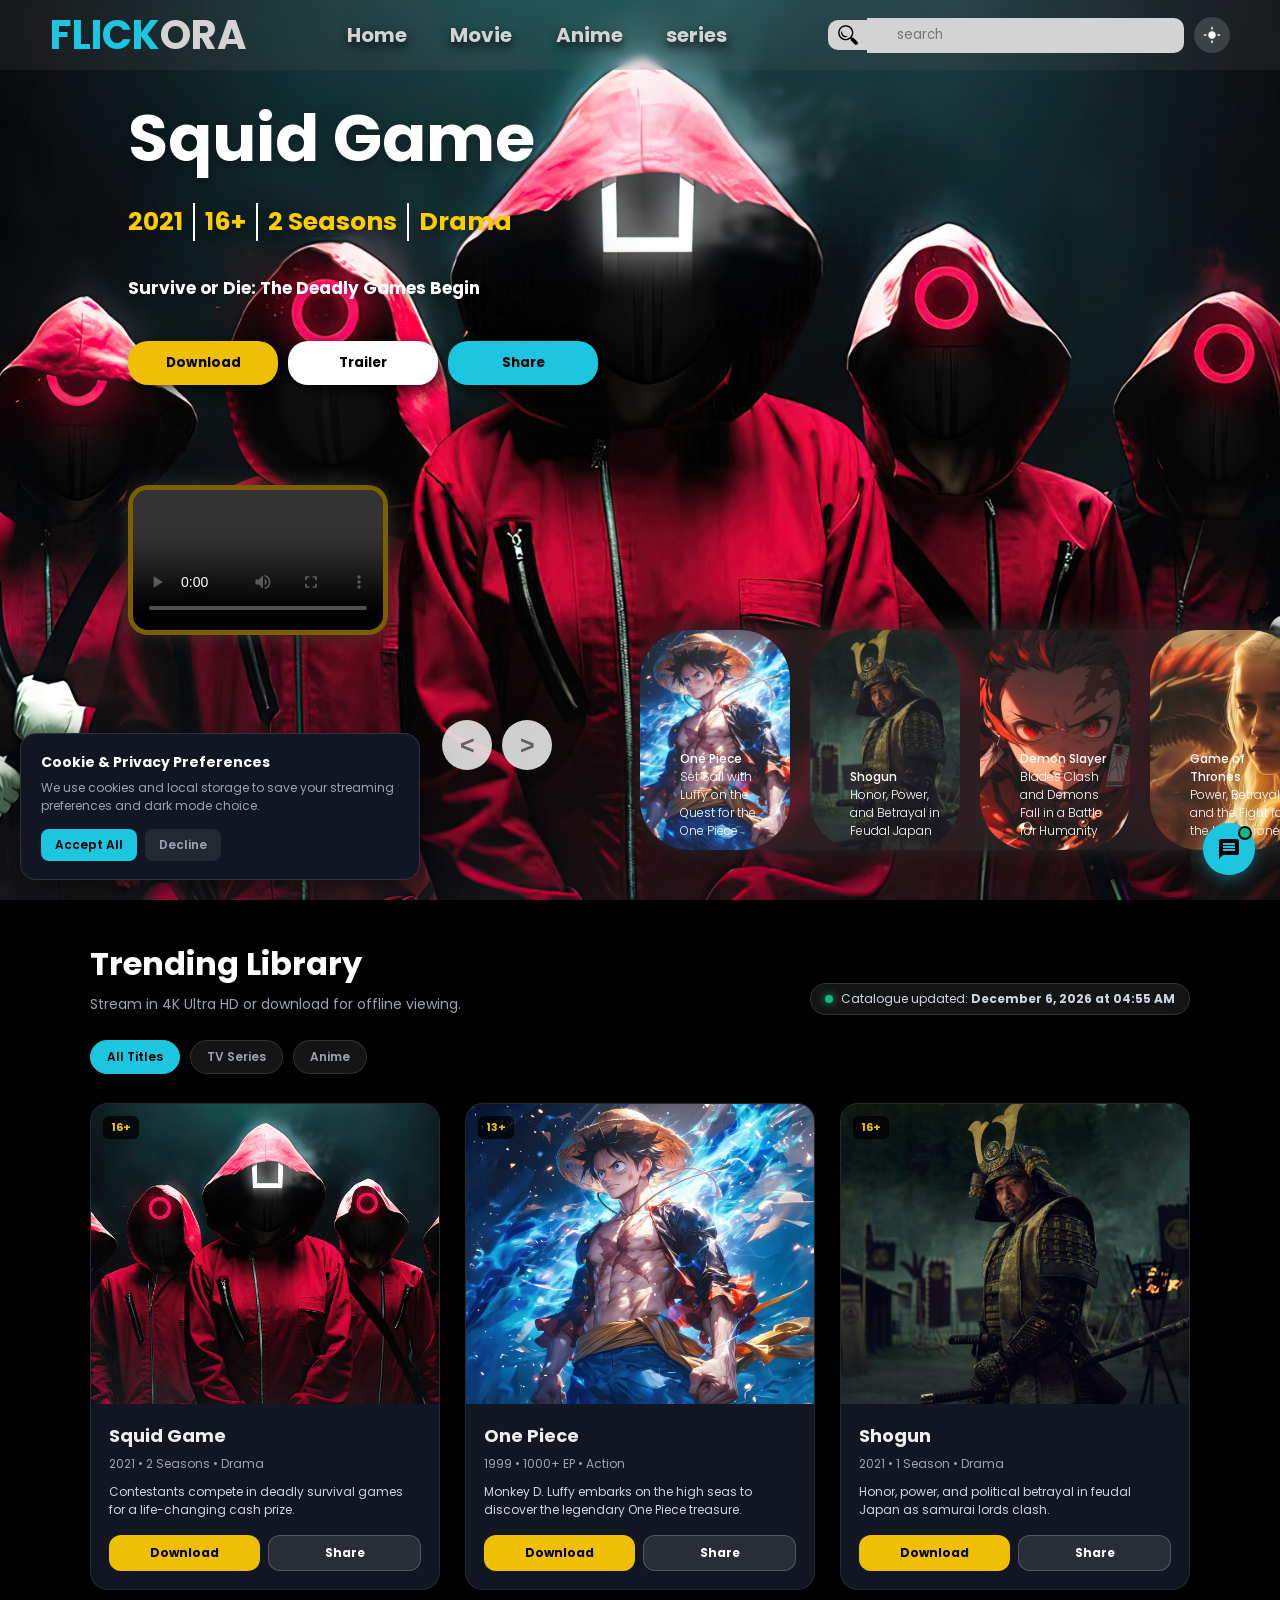
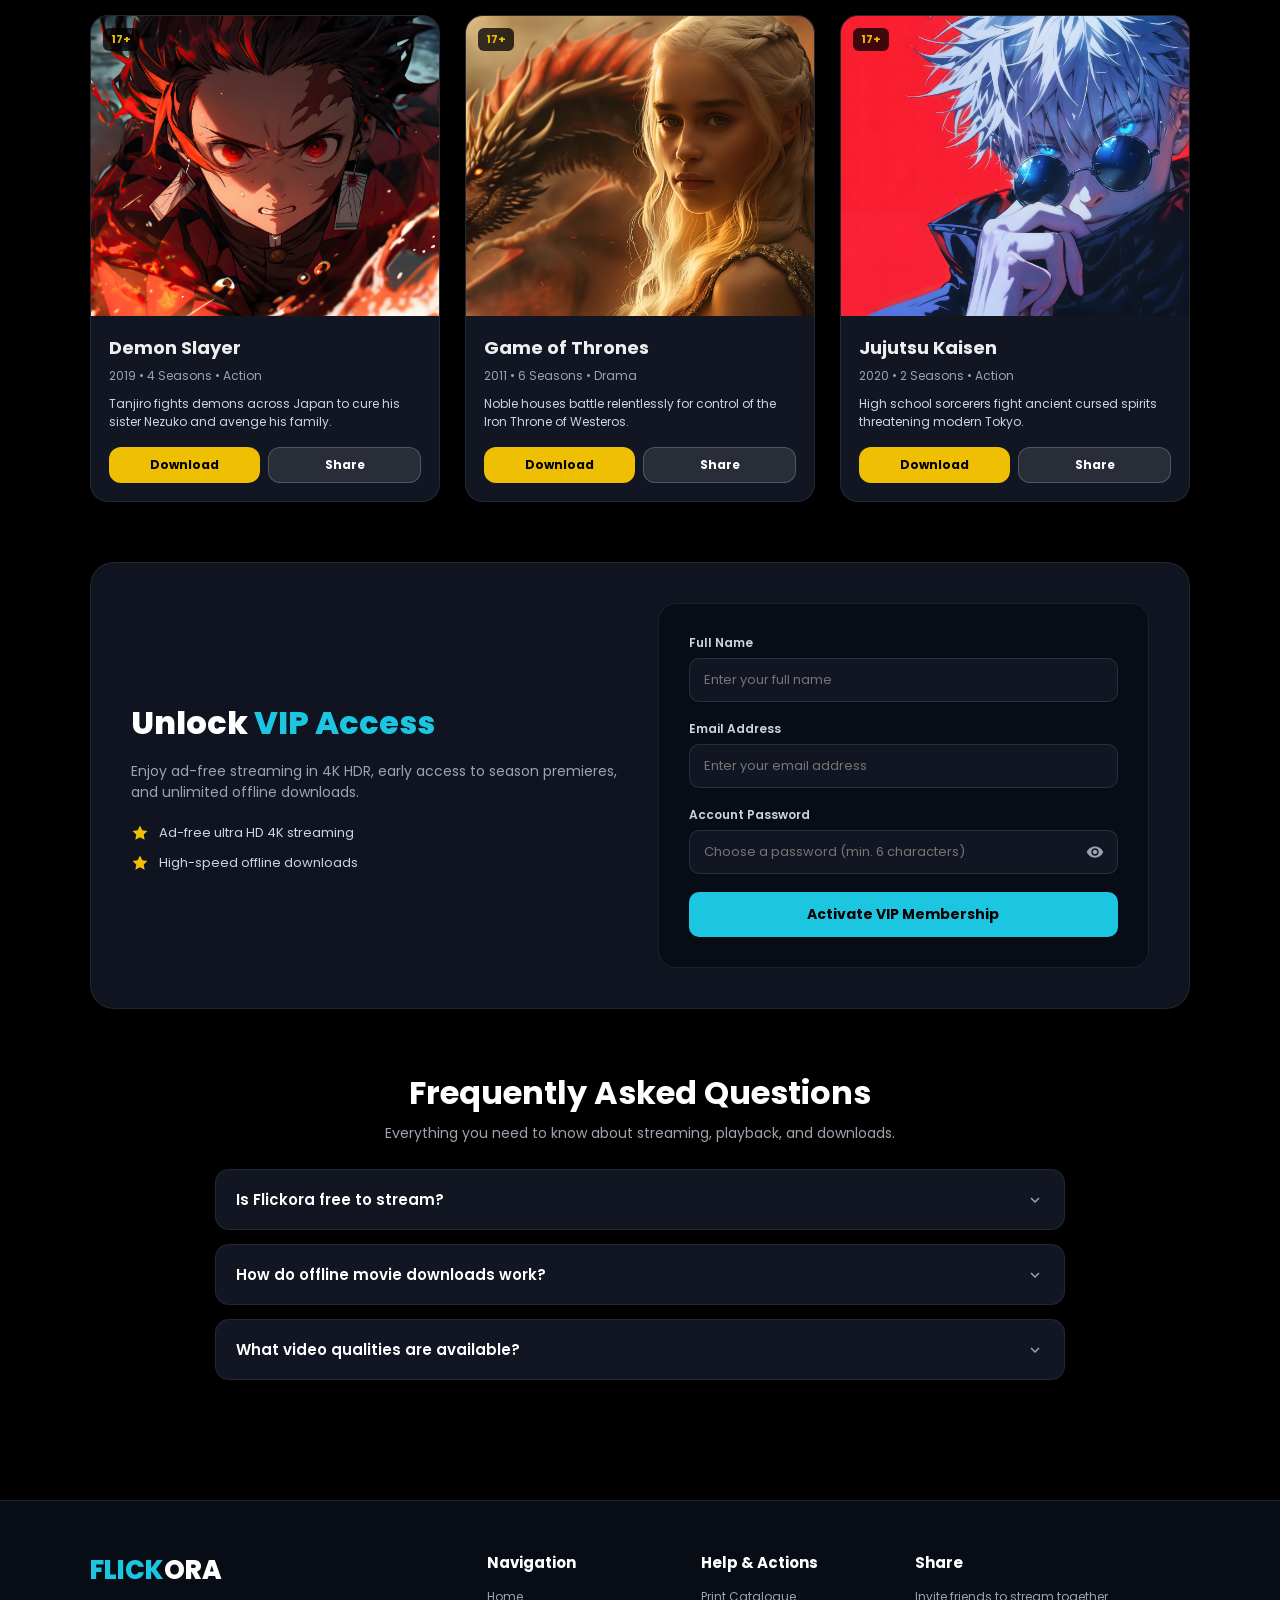
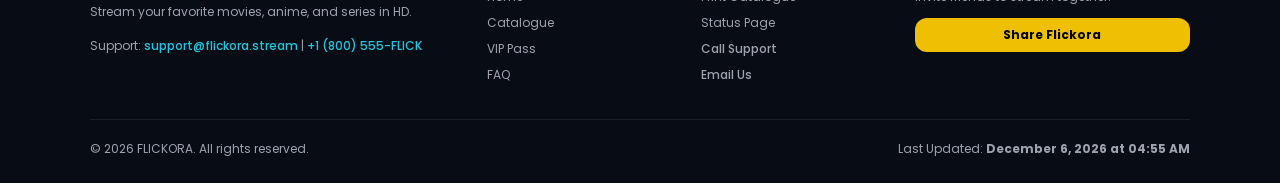
==== index.html @ 2c3b8fb5 "docs(html): annotate primary footer link columns and sitemap structure" ====
<!DOCTYPE html>
<html lang="en">

<head>
    <meta charset="UTF-8">
    <meta name="viewport" content="width=device-width, initial-scale=1.0, maximum-scale=5.0">
    <title>Flickora - Stream Movies, Anime &amp; TV Series in HD</title>
    <meta name="description" content="Stream the latest blockbuster movies, trending anime series, and exclusive TV shows on Flickora in 4K Ultra HD. Download for offline viewing anytime.">
    <meta property="og:title" content="Flickora - Stream Movies, Anime &amp; TV Series in HD">
    <meta property="og:description" content="Watch Squid Game, One Piece, Shogun, Demon Slayer, Game of Thrones, and Jujutsu Kaisen on Flickora.">
    <meta property="og:image" content="image/1.png">
    <meta property="og:type" content="website">
    <link rel="icon" type="image/svg+xml" href="favicon.svg">
    <link rel="stylesheet" href="style.css">
</head>

<body>
    <!-- Skip to content -->
    <a href="#main-content" class="skip-to-content">Skip to content</a>

    <!-- Scroll progress bar -->
    <div id="scroll-progress" aria-hidden="true"></div>

    <!-- Print stylesheet: Print header -->
    <div class="print-header" aria-hidden="true">
        <h1>FLICKORA</h1>
        <p>Premium Streaming Catalogue &amp; Entertainment Guide</p>
    </div>

    <!-- Sticky Header & Clickable Logo -->
    <header data-aos="fade-down" data-aos-duration="2000">
        <h1><a href="#home" class="logo-link"><span style="color: #1cc6e0;">FLICK</span>ORA</a></h1>
        <nav>
            <a href="#home">Home</a>
            <a href="#catalogue" data-nav-filter="all">Movie</a>
            <a href="#catalogue" data-nav-filter="anime">Anime</a>
            <a href="#catalogue" data-nav-filter="series">series</a>
        </nav>

        <div class="search-box">
            <img src="image/search.png" alt="search-icon">
            <input type="text" name="Search" placeholder="search" class="site-search-input" aria-label="Search titles">
            <button type="button" class="search-clear-btn" aria-label="Clear search">&times;</button>
            <div id="search-dropdown" class="search-results-dropdown" role="listbox"></div>

            <button type="button" class="theme-toggle-btn" aria-label="Toggle dark mode" title="Toggle theme">
                <svg class="sun-icon" viewBox="0 0 24 24"><path d="M12 7c-2.76 0-5 2.24-5 5s2.24 5 5 5 5-2.24 5-5-2.24-5-5-5zM2 13h2c.55 0 1-.45 1-1s-.45-1-1-1H2c-.55 0-1 .45-1 1s.45 1 1 1zm18 0h2c.55 0 1-.45 1-1s-.45-1-1-1h-2c-.55 0-1 .45-1 1s.45 1 1 1zM11 2v2c0 .55.45 1 1 1s1-.45 1-1V2c0-.55-.45-1-1-1s-1 .45-1 1zm0 18v2c0 .55.45 1 1 1s1-.45 1-1v-2c0-.55-.45-1-1-1s-1 .45-1 1z"/></svg>
                <svg class="moon-icon" viewBox="0 0 24 24"><path d="M12.3 2a10 10 0 0 0-.19 14 9.92 9.92 0 0 0 7.9 3.11 1 1 0 0 0 .8-1.58 10 10 0 1 1-8.51-15.53z"/></svg>
            </button>

            <button type="button" id="mobile-menu-btn" class="mobile-menu-btn" aria-label="Toggle mobile menu" aria-expanded="false">
                <span></span>
                <span></span>
                <span></span>
            </button>
        </div>
    </header>

    <!-- Mobile Menu Drawer & Backdrop -->
    <div id="mobile-backdrop" class="mobile-drawer-backdrop" aria-hidden="true"></div>
    <div id="mobile-drawer" class="mobile-drawer" aria-label="Mobile Navigation">
        <nav>
            <a href="#home">Home</a>
            <a href="#catalogue" data-nav-filter="all">Movie</a>
            <a href="#catalogue" data-nav-filter="anime">Anime</a>
            <a href="#catalogue" data-nav-filter="series">Series</a>
            <a href="#vip">VIP Pass</a>
            <a href="#faq">FAQ</a>
            <a href="#contact">Contact Support</a>
        </nav>
        <div style="margin-top: 25px; font-size: 11px; color: #888;">
            <p>Support: <a href="tel:+18005553542" class="phone-link">+1 (800) 555-FLICK</a></p>
        </div>
    </div>

    <!-- ORIGINAL HERO CAROUSEL -->
    <div class="carousel" id="home">
        <div class="list">
            <!-- 1. Squid Game -->
            <div class="item">
                <img src="image/1.png" alt="Squid Game">
                <div class="content">
                    <h1>Squid Game</h1>
                    <div class="details">
                        <p>2021</p>
                        <p>16+</p>
                        <p>2 Seasons</p>
                        <p>Drama</p>
                    </div>
                    <h4>Survive or Die: The Deadly Games Begin</h4>

                    <div class="buttons">
                        <button class="download-btn" data-title="Squid Game">Download</button>
                        <button class="trailer-btn">Trailer</button>
                        <button class="copy-btn" data-copy-url="https://flickora.stream/title/squid-game">Share</button>
                    </div>
                    <div class="vid-box">
                        <video src="video/squid game.mp4" type="video/mp4" controls class="vid-trailer"></video>
                    </div>
                </div>
            </div>

            <!-- 2. One Piece -->
            <div class="item">
                <img src="image/2.png" alt="One Piece">
                <div class="content">
                    <h1>One Piece</h1>
                    <div class="details">
                        <p>1999</p>
                        <p>13+</p>
                        <p>1000+ EP</p>
                        <p>Action</p>
                    </div>
                    <h4>Set Sail with Luffy on the Quest for the One Piece</h4>

                    <div class="buttons">
                        <button class="download-btn" data-title="One Piece">Download</button>
                        <button class="trailer-btn">Trailer</button>
                        <button class="copy-btn" data-copy-url="https://flickora.stream/title/one-piece">Share</button>
                    </div>
                    <div class="vid-box">
                        <video controls id="vid" class="vid-trailer" src="video/one_piece.mp4" type="video/mp4"></video>
                    </div>
                </div>
            </div>

            <!-- 3. Shogun -->
            <div class="item">
                <img src="image/3.png" alt="Shogun">
                <div class="content">
                    <h1>Shogun</h1>
                    <div class="details">
                        <p>2021</p>
                        <p>16+</p>
                        <p>1 Season</p>
                        <p>Drama</p>
                    </div>
                    <h4>Honor, Power, and Betrayal in Feudal Japan</h4>

                    <div class="buttons">
                        <button class="download-btn" data-title="Shogun">Download</button>
                        <button class="trailer-btn">Trailer</button>
                        <button class="copy-btn" data-copy-url="https://flickora.stream/title/shogun">Share</button>
                    </div>
                    <div class="vid-box">
                        <video controls id="vid-shogun" class="vid-trailer" src="video/shogun.mp4" type="video/mp4"></video>
                    </div>
                </div>
            </div>

            <!-- 4. Demon Slayer -->
            <div class="item">
                <img src="image/4.png" alt="Demon Slayer">
                <div class="content">
                    <h1>Demon Slayer</h1>
                    <div class="details">
                        <p>2019</p>
                        <p>17+</p>
                        <p>4 Seasons</p>
                        <p>Action</p>
                    </div>
                    <h4>Blades Clash and Demons Fail in a Battle for Humanity</h4>

                    <div class="buttons">
                        <button class="download-btn" data-title="Demon Slayer">Download</button>
                        <button class="trailer-btn">Trailer</button>
                        <button class="copy-btn" data-copy-url="https://flickora.stream/title/demon-slayer">Share</button>
                    </div>
                    <div class="vid-box">
                        <video controls id="vid-demon" class="vid-trailer" src="video/Demon slayer.mp4" type="video/mp4"></video>
                    </div>
                </div>
            </div>

            <!-- 5. Game of Thrones -->
            <div class="item">
                <img src="image/5.png" alt="Game of Thrones">
                <div class="content">
                    <h1>Game of Thrones</h1>
                    <div class="details">
                        <p>2011</p>
                        <p>17+</p>
                        <p>6 Seasons</p>
                        <p>Drama</p>
                    </div>
                    <h4>Power, Betrayal, and the Fight for the Iron Throne</h4>

                    <div class="buttons">
                        <button class="download-btn" data-title="Game of Thrones">Download</button>
                        <button class="trailer-btn">Trailer</button>
                        <button class="copy-btn" data-copy-url="https://flickora.stream/title/game-of-thrones">Share</button>
                    </div>
                    <div class="vid-box">
                        <video controls id="vid-got" class="vid-trailer" src="video/game of thrones.mp4" type="video/mp4"></video>
                    </div>
                </div>
            </div>

            <!-- 6. Jujutsu Kaisen -->
            <div class="item">
                <img src="image/6.png" alt="Jujutsu Kaisen">
                <div class="content">
                    <h1>Jujutsu Kaisen</h1>
                    <div class="details">
                        <p>2020</p>
                        <p>17+</p>
                        <p>2 Seasons</p>
                        <p>Action</p>
                    </div>
                    <h4>Curses Rise, Sorcerers Fight, and Destiny Unfolds</h4>

                    <div class="buttons">
                        <button class="download-btn" data-title="Jujutsu Kaisen">Download</button>
                        <button class="trailer-btn">Trailer</button>
                        <button class="copy-btn" data-copy-url="https://flickora.stream/title/jujutsu-kaisen">Share</button>
                    </div>
                    <div class="vid-box">
                        <video controls id="vid-jjk" class="vid-trailer" src="video/jujutsu kaisen.mp4" type="video/mp4"></video>
                    </div>
                </div>
            </div>
        </div>

        <div class="thumbnail">
            <div class="item">
                <img src="image/1.png" alt="Squid Game thumbnail">
                <div class="thum-content">
                    <div class="title">Squid Game</div>
                    <div class="description">Survive or Die: The Deadly Games Begin</div>
                </div>
            </div>
            <div class="item">
                <img src="image/2.png" alt="One Piece thumbnail">
                <div class="thum-content">
                    <div class="title">One Piece</div>
                    <div class="description">Set Sail with Luffy on the Quest for the One Piece</div>
                </div>
            </div>
            <div class="item">
                <img src="image/3.png" alt="Shogun thumbnail">
                <div class="thum-content">
                    <div class="title">Shogun</div>
                    <div class="description">Honor, Power, and Betrayal in Feudal Japan</div>
                </div>
            </div>
            <div class="item">
                <img src="image/4.png" alt="Demon Slayer thumbnail">
                <div class="thum-content">
                    <div class="title">Demon Slayer</div>
                    <div class="description">Blades Clash and Demons Fall in a Battle for Humanity</div>
                </div>
            </div>
            <div class="item">
                <img src="image/5.png" alt="Game of Thrones thumbnail">
                <div class="thum-content">
                    <div class="title">Game of Thrones</div>
                    <div class="description">Power, Betrayal, and the Fight for the Iron Throne</div>
                </div>
            </div>
            <div class="item">
                <img src="image/6.png" alt="Jujutsu Kaisen thumbnail">
                <div class="thum-content">
                    <div class="title">Jujutsu Kaisen</div>
                    <div class="description">Curses Rise, Sorcerers Fight, and Destiny Unfolds</div>
                </div>
            </div>
        </div>

        <div class="arrows">
            <button id="prev" aria-label="Previous slide">&lt;</button>
            <button id="next" aria-label="Next slide">&gt;</button>
        </div>

        <div class="time"></div>
    </div>

    <!-- MAIN CONTENT AREA -->
    <main id="main-content">
        <div class="container">
            <!-- UTM Tracking Campaign Banner -->
            <div id="utm-banner" class="utm-banner">
                <div>
                    <span>🚀 <strong>Special Promotion:</strong> Welcome! Your VIP promotion is active: <span id="utm-campaign-name">VIP Stream Pass</span>.</span>
                </div>
                <button type="button" id="utm-close-btn" class="utm-close-btn" aria-label="Close banner">&times;</button>
            </div>

            <!-- Full Library / Catalogue Section -->
            <section id="catalogue" class="catalogue-section">
                <div class="section-header">
                    <div class="section-title-wrap">
                        <h2>Trending Library</h2>
                        <p>Stream in 4K Ultra HD or download for offline viewing.</p>
                    </div>

                    <div class="last-updated-badge">
                        <span class="pulse-dot"></span>
                        <span>Catalogue updated: <strong id="last-updated-date">Today</strong></span>
                    </div>
                </div>

                <div class="filter-tabs">
                    <button class="filter-btn active" data-filter="all">All Titles</button>
                    <button class="filter-btn" data-filter="series">TV Series</button>
                    <button class="filter-btn" data-filter="anime">Anime</button>
                </div>

                <div class="catalogue-grid">
                    <div class="media-card" data-category="series">
                        <div class="card-img-wrap">
                            <img src="image/1.png" alt="Squid Game">
                            <span class="card-badge">16+</span>
                        </div>
                        <div class="card-content">
                            <h3>Squid Game</h3>
                            <div class="card-meta">2021 • 2 Seasons • Drama</div>
                            <p class="card-desc">Contestants compete in deadly survival games for a life-changing cash prize.</p>
                            <div class="card-actions">
                                <button class="card-btn primary card-download-btn" data-title="Squid Game">Download</button>
                                <button class="card-btn secondary copy-link-btn" data-copy-url="https://flickora.stream/title/squid-game">Share</button>
                            </div>
                        </div>
                    </div>

                    <div class="media-card" data-category="anime">
                        <div class="card-img-wrap">
                            <img src="image/2.png" alt="One Piece">
                            <span class="card-badge">13+</span>
                        </div>
                        <div class="card-content">
                            <h3>One Piece</h3>
                            <div class="card-meta">1999 • 1000+ EP • Action</div>
                            <p class="card-desc">Monkey D. Luffy embarks on the high seas to discover the legendary One Piece treasure.</p>
                            <div class="card-actions">
                                <button class="card-btn primary card-download-btn" data-title="One Piece">Download</button>
                                <button class="card-btn secondary copy-link-btn" data-copy-url="https://flickora.stream/title/one-piece">Share</button>
                            </div>
                        </div>
                    </div>

                    <div class="media-card" data-category="series">
                        <div class="card-img-wrap">
                            <img src="image/3.png" alt="Shogun">
                            <span class="card-badge">16+</span>
                        </div>
                        <div class="card-content">
                            <h3>Shogun</h3>
                            <div class="card-meta">2021 • 1 Season • Drama</div>
                            <p class="card-desc">Honor, power, and political betrayal in feudal Japan as samurai lords clash.</p>
                            <div class="card-actions">
                                <button class="card-btn primary card-download-btn" data-title="Shogun">Download</button>
                                <button class="card-btn secondary copy-link-btn" data-copy-url="https://flickora.stream/title/shogun">Share</button>
                            </div>
                        </div>
                    </div>

                    <div class="media-card" data-category="anime">
                        <div class="card-img-wrap">
                            <img src="image/4.png" alt="Demon Slayer">
                            <span class="card-badge">17+</span>
                        </div>
                        <div class="card-content">
                            <h3>Demon Slayer</h3>
                            <div class="card-meta">2019 • 4 Seasons • Action</div>
                            <p class="card-desc">Tanjiro fights demons across Japan to cure his sister Nezuko and avenge his family.</p>
                            <div class="card-actions">
                                <button class="card-btn primary card-download-btn" data-title="Demon Slayer">Download</button>
                                <button class="card-btn secondary copy-link-btn" data-copy-url="https://flickora.stream/title/demon-slayer">Share</button>
                            </div>
                        </div>
                    </div>

                    <div class="media-card" data-category="series">
                        <div class="card-img-wrap">
                            <img src="image/5.png" alt="Game of Thrones">
                            <span class="card-badge">17+</span>
                        </div>
                        <div class="card-content">
                            <h3>Game of Thrones</h3>
                            <div class="card-meta">2011 • 6 Seasons • Drama</div>
                            <p class="card-desc">Noble houses battle relentlessly for control of the Iron Throne of Westeros.</p>
                            <div class="card-actions">
                                <button class="card-btn primary card-download-btn" data-title="Game of Thrones">Download</button>
                                <button class="card-btn secondary copy-link-btn" data-copy-url="https://flickora.stream/title/game-of-thrones">Share</button>
                            </div>
                        </div>
                    </div>

                    <div class="media-card" data-category="anime">
                        <div class="card-img-wrap">
                            <img src="image/6.png" alt="Jujutsu Kaisen">
                            <span class="card-badge">17+</span>
                        </div>
                        <div class="card-content">
                            <h3>Jujutsu Kaisen</h3>
                            <div class="card-meta">2020 • 2 Seasons • Action</div>
                            <p class="card-desc">High school sorcerers fight ancient cursed spirits threatening modern Tokyo.</p>
                            <div class="card-actions">
                                <button class="card-btn primary card-download-btn" data-title="Jujutsu Kaisen">Download</button>
                                <button class="card-btn secondary copy-link-btn" data-copy-url="https://flickora.stream/title/jujutsu-kaisen">Share</button>
                            </div>
                        </div>
                    </div>
                </div>
            </section>

            <!-- VIP Membership Form Section -->
            <section id="vip" class="vip-section">
                <div class="vip-grid">
                    <div class="vip-intro">
                        <h2>Unlock <span>VIP Access</span></h2>
                        <p>Enjoy ad-free streaming in 4K HDR, early access to season premieres, and unlimited offline downloads.</p>
                        <ul class="vip-perks">
                            <li>
                                <svg viewBox="0 0 24 24"><path d="M12 2l3.09 6.26L22 9.27l-5 4.87 1.18 6.88L12 17.77l-6.18 3.25L7 14.14 2 9.27l6.91-1.01L12 2z"/></svg>
                                <span>Ad-free ultra HD 4K streaming</span>
                            </li>
                            <li>
                                <svg viewBox="0 0 24 24"><path d="M12 2l3.09 6.26L22 9.27l-5 4.87 1.18 6.88L12 17.77l-6.18 3.25L7 14.14 2 9.27l6.91-1.01L12 2z"/></svg>
                                <span>High-speed offline downloads</span>
                            </li>
                        </ul>
                    </div>

                    <div class="vip-form-box">
                        <form id="vip-form" novalidate>
                            <input type="hidden" name="utm_source" value="">
                            <input type="hidden" name="utm_medium" value="">
                            <input type="hidden" name="utm_campaign" value="">

                            <div class="form-group">
                                <label for="vip-name">Full Name</label>
                                <div class="form-control-wrap">
                                    <input type="text" id="vip-name" name="name" class="form-input" placeholder="Enter your full name" required>
                                </div>
                                <span class="form-error-msg">Please enter your full name</span>
                            </div>

                            <div class="form-group">
                                <label for="vip-email">Email Address</label>
                                <div class="form-control-wrap">
                                    <input type="email" id="vip-email" name="email" class="form-input" placeholder="Enter your email address" required>
                                </div>
                                <span class="form-error-msg">Please enter a valid email address</span>
                            </div>

                            <div class="form-group">
                                <label for="vip-password">Account Password</label>
                                <div class="form-control-wrap">
                                    <input type="password" id="vip-password" name="password" class="form-input" placeholder="Choose a password (min. 6 characters)" required>
                                    <button type="button" class="password-toggle-btn" aria-label="Toggle password visibility">
                                        <svg class="eye-icon" viewBox="0 0 24 24">
                                            <path d="M12 4.5C7 4.5 2.73 7.61 1 12c1.73 4.39 6 7.5 11 7.5s9.27-3.11 11-7.5c-1.73-4.39-6-7.5-11-7.5zM12 17c-2.76 0-5-2.24-5-5s2.24-5 5-5 5 2.24 5 5-2.24 5-5 5zm0-8c-1.66 0-3 1.34-3 3s1.34 3 3 3 3-1.34 3-3-1.34-3-3-3z"/>
                                        </svg>
                                        <svg class="eye-off-icon" viewBox="0 0 24 24" style="display: none;">
                                            <path d="M12 7c2.76 0 5 2.24 5 5 0 .65-.13 1.26-.36 1.83l2.92 2.92c1.51-1.26 2.7-2.89 3.44-4.75-1.73-4.39-6-7.5-11-7.5-1.4 0-2.74.25-3.98.7l2.16 2.16C10.74 7.13 11.35 7 12 7zM2 4.27l2.28 2.28.46.46C3.08 8.3 1.78 10.02 1 12c1.73 4.39 6 7.5 11 7.5 1.55 0 3.03-.3 4.38-.84l.42.42L19.73 22 21 20.73 3.27 3 2 4.27zM7.53 9.8l1.55 1.55c-.05.21-.08.43-.08.65 0 1.66 1.34 3 3 3 .22 0 .44-.03.65-.08l1.55 1.55c-.67.33-1.41.53-2.2.53-2.76 0-5-2.24-5-5 0-.79.2-1.53.53-2.2zm4.31-.78l3.15 3.15.02-.16c0-1.66-1.34-3-3-3l-.17.01z"/>
                                        </svg>
                                    </button>
                                </div>
                                <span class="form-error-msg">Password must be at least 6 characters</span>
                            </div>

                            <button type="submit" class="submit-btn">
                                <span class="spinner" aria-hidden="true"></span>
                                <span>Activate VIP Membership</span>
                            </button>
                        </form>

                        <div id="form-success-card" class="form-success-card" role="status" aria-live="polite">
                            <div class="success-icon-wrap">
                                <svg viewBox="0 0 24 24"><path d="M9 16.17L4.83 12l-1.42 1.41L9 19 21 7l-1.41-1.41z"/></svg>
                            </div>
                            <h3>VIP Access Activated!</h3>
                            <p>Welcome aboard, <strong id="success-user-name">Friend</strong>! Your complimentary 30-day VIP pass is active.</p>
                            <button type="button" id="reset-form-btn" class="card-btn primary" style="margin: 0 auto; display: block;">Sign Up Another Account</button>
                        </div>
                    </div>
                </div>
            </section>

            <!-- Expandable FAQ Section -->
            <section id="faq" class="faq-section">
                <div class="section-title-wrap" style="text-align: center; margin-bottom: 25px;">
                    <h2>Frequently Asked Questions</h2>
                    <p>Everything you need to know about streaming, playback, and downloads.</p>
                </div>

                <div class="faq-list">
                    <div class="faq-item">
                        <button class="faq-question" aria-expanded="false" aria-controls="faq-ans-1">
                            <span>Is Flickora free to stream?</span>
                            <svg class="faq-chevron" viewBox="0 0 24 24"><path d="M7.41 8.59L12 13.17l4.59-4.58L18 10l-6 6-6-6 1.41-1.41z"/></svg>
                        </button>
                        <div id="faq-ans-1" class="faq-answer">
                            <p>Yes, Flickora provides free streaming for all standard catalog titles with adaptive resolution.</p>
                        </div>
                    </div>

                    <div class="faq-item">
                        <button class="faq-question" aria-expanded="false" aria-controls="faq-ans-2">
                            <span>How do offline movie downloads work?</span>
                            <svg class="faq-chevron" viewBox="0 0 24 24"><path d="M7.41 8.59L12 13.17l4.59-4.58L18 10l-6 6-6-6 1.41-1.41z"/></svg>
                        </button>
                        <div id="faq-ans-2" class="faq-answer">
                            <p>Click any Download button to open a confirmation dialog, then save the MP4 video directly to your device for offline viewing without buffering.</p>
                        </div>
                    </div>

                    <div class="faq-item">
                        <button class="faq-question" aria-expanded="false" aria-controls="faq-ans-3">
                            <span>What video qualities are available?</span>
                            <svg class="faq-chevron" viewBox="0 0 24 24"><path d="M7.41 8.59L12 13.17l4.59-4.58L18 10l-6 6-6-6 1.41-1.41z"/></svg>
                        </button>
                        <div id="faq-ans-3" class="faq-answer">
                            <p>Titles are available from 720p HD up to 4K Ultra HD with multiple subtitle and audio language options.</p>
                        </div>
                    </div>
                </div>
            </section>
        </div>
    </main>

    <!-- FOOTER -->
    <footer id="contact">
        <div class="container">
            <div class="footer-grid">
                <div class="footer-brand">
                    <h2><a href="#home" class="logo-link"><span style="color: #1cc6e0;">FLICK</span>ORA</a></h2>
                    <p>Stream your favorite movies, anime, and series in HD.</p>
                    <p>Support: <a href="mailto:support@flickora.stream" class="email-link">support@flickora.stream</a> | <a href="tel:+18005553542" class="phone-link">+1 (800) 555-FLICK</a></p>
                </div>
                <div class="footer-links">
                    <h4>Navigation</h4>
                    <ul>
                        <li><a href="#home">Home</a></li>
                        <li><a href="#catalogue">Catalogue</a></li>
                        <li><a href="#vip">VIP Pass</a></li>
                        <li><a href="#faq">FAQ</a></li>
                    </ul>
                </div>
                <div class="footer-links">
                    <h4>Help &amp; Actions</h4>
                    <ul>
                        <li><a href="javascript:window.print()">Print Catalogue</a></li>
                        <li><a href="404.html">Status Page</a></li>
                        <li><a href="tel:+18005553542" class="phone-link">Call Support</a></li>
                        <li><a href="mailto:support@flickora.stream" class="email-link">Email Us</a></li>
                    </ul>
                </div>
                <div class="footer-links">
                    <h4>Share</h4>
                    <p>Invite friends to stream together.</p>
                    <button class="card-btn primary copy-link-btn" data-copy-url="https://flickora.stream" style="width: 100%;">
                        Share Flickora
                    </button>
                </div>
            </div>

            <div class="footer-bottom">
                <div>&copy; <span class="copyright-year">2026</span> FLICKORA. All rights reserved.</div>
                <div>Last Updated: <strong id="footer-last-updated">Today</strong></div>
            </div>
        </div>
    </footer>

    <!-- Confirmation Modal -->
    <div id="confirmation-modal" class="modal-backdrop" role="dialog" aria-modal="true" aria-labelledby="modal-title" aria-describedby="modal-desc" aria-hidden="true">
        <div class="modal-card">
            <div class="modal-header">
                <h3 id="modal-title">Confirm Download</h3>
                <button type="button" class="modal-close-btn modal-close-trigger" aria-label="Close dialog">&times;</button>
            </div>
            <div class="modal-body" id="modal-desc">
                Are you sure you want to download this title?
            </div>
            <div class="modal-actions">
                <button type="button" class="btn-modal cancel modal-close-trigger">Cancel</button>
                <button type="button" id="modal-confirm-btn" class="btn-modal confirm">Confirm &amp; Download</button>
            </div>
        </div>
    </div>

    <!-- Floating Contact Button & Support Panel -->
    <button id="floating-contact-btn" class="floating-contact-btn" aria-label="Open support contact chat" title="Chat with Flickora Support">
        <span class="contact-status-dot" title="Live support online"></span>
        <svg viewBox="0 0 24 24"><path d="M20 2H4c-1.1 0-1.99.9-1.99 2L2 22l4-4h14c1.1 0 2-.9 2-2V4c0-1.1-.9-2-2-2zm-2 12H6v-2h12v2zm0-3H6V9h12v2zm0-3H6V6h12v2z"/></svg>
    </button>

    <div id="contact-widget-panel" class="contact-widget-panel" role="region" aria-label="Quick Contact Support">
        <div class="contact-widget-header">
            <h4>💬 Flickora Support</h4>
            <button type="button" id="close-contact-btn" class="modal-close-btn" style="color: #000;" aria-label="Close contact">&times;</button>
        </div>
        <div class="contact-widget-body">
            <p>Send a message, feedback, or title request:</p>
            <form id="quick-contact-form" class="contact-widget-form">
                <textarea placeholder="Type your message, issue, or title request..." required></textarea>
                <button type="submit" class="submit-btn" style="padding: 10px; font-size: 13px;">Send Instant Message</button>
            </form>
            <div style="margin-top: 15px; font-size: 11px; color: #888; text-align: center;">
                Call: <a href="tel:+18005553542" class="phone-link">+1 (800) 555-FLICK</a>
            </div>
        </div>
    </div>

    <!-- Back to top button -->
    <button id="back-to-top-btn" class="back-to-top-btn" aria-label="Scroll to top" title="Back to top">
        <svg viewBox="0 0 24 24"><path d="M7.41 15.41L12 10.83l4.59 4.58L18 14l-6-6-6 6z"/></svg>
    </button>

    <!-- Simple cookie banner -->
    <div id="cookie-banner" class="cookie-banner" role="dialog" aria-label="Cookie consent">
        <div class="cookie-banner-content">
            <h4>Cookie &amp; Privacy Preferences</h4>
            <p>We use cookies and local storage to save your streaming preferences and dark mode choice.</p>
        </div>
        <div class="cookie-banner-actions">
            <button type="button" id="accept-cookies-btn" class="cookie-btn accept">Accept All</button>
            <button type="button" id="decline-cookies-btn" class="cookie-btn decline">Decline</button>
        </div>
    </div>

    <!-- Toast notification -->
    <div id="toast-notification" class="toast-notification" role="status" aria-live="polite">
        <svg viewBox="0 0 24 24"><path d="M9 16.17L4.83 12l-1.42 1.41L9 19 21 7l-1.41-1.41z"/></svg>
        <span class="toast-msg">Link copied to clipboard!</span>
    </div>

    <script src="script.js"></script>
</body>

</html>

<!-- Component: Header and Brand Navigation Anchor -->

<!-- Component: Hero Showcase Section -->

<!-- Component: Trending Movies Media Row -->

<!-- Component: Site Search Modal Dialog -->

<!-- Component: Cookie Consent Dialog -->

<!-- Component: Floating Contact Trigger Button -->

<!-- Component: Back To Top Navigation Trigger -->

<!-- Component: Mobile Drawer Navigation List -->

<!-- Component: Newsletter Subscription Form Section -->

<!-- Component: Confirmation Modal Dialog Template -->

<!-- Component: FAQ Accordion Items -->

<!-- Component: Footer Navigation Columns -->
---- style.css ----
@import url('https://fonts.googleapis.com/css2?family=Poppins:wght@300;400;500;600;700;800&display=swap');

html,
body {
    margin: 0;
    max-width: 100%;
    overflow-x: hidden;
    scroll-behavior: smooth;
}

body {
    background-color: #000;
    color: #eee;
    font-family: Poppins, sans-serif;
    font-size: 12px;
}

header {
    display: flex;
    height: 70px;
    align-items: center;
    justify-content: space-between;
    padding: 0 50px;
    position: sticky;
    top: 0;
    z-index: 1000;
    background-color: rgba(113, 113, 113, 0.139);
    backdrop-filter: blur(5px);
    -webkit-backdrop-filter: blur(5px);
    transition: background-color 0.3s, box-shadow 0.3s;
}

header.scrolled {
    background-color: rgba(0, 0, 0, 0.88);
    box-shadow: 0 4px 20px rgba(0, 0, 0, 0.7);
}

header h1 {
    font-size: 40px;
    color: lightgray;
    margin: 0;
    cursor: pointer;
}

header h1 a {
    text-decoration: none;
    color: inherit;
}

nav {
    display: flex;
    justify-content: space-between;
    width: 400px;
}

nav a {
    text-decoration: none;
    color: lightgray;
    font-size: 20px;
    font-weight: 700;
    padding: 0 10px;
    transition: 0.4s;
    text-shadow: 0 5px 10px #0e1217;
}

nav a:hover {
    color: #ff0040;
}

.search-box {
    display: flex;
    align-items: center;
    position: relative;
}

.search-box img {
    width: 20px;
    background-color: lightgray;
    padding: 5px 10px;
    margin-right: -1px;
    border: none;
    border-top-left-radius: 10px;
    border-bottom-left-radius: 10px;
    display: block;
}

.search-box input {
    padding: 7.5px 30px;
    background-color: lightgray;
    border: none;
    outline: none;
    border-top-right-radius: 10px;
    border-bottom-right-radius: 10px;
    font-family: Poppins, sans-serif;
    color: #000;
}

/* carousel */
.carousel {
    height: 100vh;
    margin-top: -70px;
    width: 100%;
    max-width: 100%;
    overflow: hidden;
    position: relative;
}

.carousel .list .item {
    width: 100%;
    height: 100%;
    position: absolute;
    inset: 0 0 0 0;
}

.carousel .list .item img {
    width: 100%;
    height: 100%;
    object-fit: cover;
}

.carousel .list .item .content {
    position: absolute;
    top: 10%;
    width: 1140px;
    max-width: 80%;
    left: 50%;
    transform: translateX(-50%);
    padding-right: 30%;
    box-sizing: border-box;
    color: #fff;
    text-shadow: 0 5px 10px #0004;
}

.content h1 {
    font-weight: bold;
    font-size: 65px;
    text-wrap: nowrap;
    margin: 0;
}

.details {
    display: flex;
    text-wrap: nowrap;
    margin-bottom: -20px;
}

.details p {
    border-right: 2px solid #ffffff;
    font-weight: bold;
    font-size: 25px;
    color: #ffcc00;
    padding: 0 10px;
    margin: 15px 0;
}

.details p:first-child {
    padding-left: 0;
}

.details p:last-child {
    border-right: none;
}

.content h4 {
    max-width: 400px;
    font-size: 17px;
    line-height: 25px;
    margin: 40px 0;
}

.buttons {
    display: flex;
    align-items: center;
    gap: 10px;
}

.download-btn {
    width: 150px;
    padding: 12px 0;
    font-weight: bold;
    font-family: Poppins, sans-serif;
    border: none;
    background-color: #efbf04;
    color: #000000;
    box-shadow: 5px 5px 15px rgba(0, 0, 0, 0.753);
    border-radius: 20px;
    transition: 0.3s;
    cursor: pointer;
}

.trailer-btn {
    width: 150px;
    padding: 12px 0;
    font-weight: bold;
    font-family: Poppins, sans-serif;
    border-color: white;
    border: none;
    border-radius: 20px;
    background-color: #ffffff;
    color: #000000;
    box-shadow: 5px 5px 15px rgba(0, 0, 0, 0.753);
    transition: 0.3s;
    cursor: pointer;
}

.copy-btn {
    width: 150px;
    padding: 12px 0;
    font-weight: bold;
    font-family: Poppins, sans-serif;
    border: none;
    border-radius: 20px;
    background-color: #1cc6e0;
    color: #000000;
    box-shadow: 5px 5px 15px rgba(0, 0, 0, 0.753);
    transition: 0.3s;
    cursor: pointer;
}

.trailer-btn:hover,
.download-btn:hover,
.copy-btn:hover {
    opacity: 0.7;
    box-shadow: 5px 5px 25px rgba(0, 0, 0, 0.753);
    transform: translateY(-2px);
}

.vid-box {
    border: 5px solid #ca9b009c;
    width: 250px;
    height: 140px;
    border-radius: 20px;
    margin-top: 100px;
    overflow: hidden;
    box-shadow: 0 0 20px rgba(61, 61, 61, 0.733);
    background: #000;
}

.vid-trailer {
    width: 250px;
    height: 140px;
    object-fit: cover;
}

/* thumbail */
.thumbnail {
    position: absolute;
    bottom: 50px;
    left: 50%;
    width: max-content;
    z-index: 100;
    display: flex;
    gap: 20px;
    background-color: rgba(59, 59, 59, 0.4);
    backdrop-filter: blur(10px);
    border-top-left-radius: 50px;
    border-bottom-left-radius: 50px;
    box-shadow: 0 0 25px #282828;
}

.thumbnail .item {
    width: 150px;
    height: 220px;
    flex-shrink: 0;
    position: relative;
    cursor: pointer;
}

.thumbnail .item img {
    width: 100%;
    height: 100%;
    object-fit: cover;
    border-radius: 50px;
    mix-blend-mode: lighten;
}

.thumbnail .item .thum-content {
    color: #fff;
    position: absolute;
    bottom: 10px;
    left: 40px;
    right: 10px;
}

.thumbnail .item .thum-content .title {
    font-weight: 500;
}

.thumbnail .item .thum-content .description {
    font-weight: 300;
}

/* arrows */
.arrows {
    position: absolute;
    top: 80%;
    right: 42%;
    z-index: 100;
    width: 300px;
    max-width: 30%;
    display: flex;
    gap: 10px;
    align-items: center;
}

.arrows button {
    width: 50px;
    height: 50px;
    border-radius: 50%;
    background-color: rgba(238, 238, 238, 0.87);
    border: none;
    color: #00000089;
    font-size: 25px;
    font-weight: bold;
    transition: .5s;
    cursor: pointer;
}

.arrows button:hover {
    background-color: #fff;
    color: #000;
    box-shadow: 0 0 20px rgba(0, 0, 0, 0.587);
}

/* animation */
.carousel .list .item:nth-child(1) {
    z-index: 1;
}

/* animation text in first item */

.carousel .list .item:nth-child(1) .content {
    filter: blur(20px);
    opacity: 0;
    animation: showContent .5s 1s linear 1 forwards;
}

@keyframes showContent {
    to {
        filter: blur(0px);
        opacity: 1;
    }
}

/* create animation when next click */
.carousel.next .list .item:nth-child(1) img {
    width: 150px;
    height: 220px;
    position: absolute;
    bottom: 50px;
    left: 50%;
    border-radius: 100%;
    animation: showImage .5s linear 1 forwards;
}

@keyframes showImage {
    to {
        bottom: 0;
        left: 0;
        width: 100%;
        height: 100%;
        border-radius: 0;
    }
}

.carousel.next .thumbnail {
    animation: effectNext .5s linear 1 forwards;
}

@keyframes effectNext {
    from {
        transform: translateX(150px);
    }
}

/* running time */

.carousel .time {
    position: absolute;
    z-index: 1000;
    width: 0%;
    height: 5px;
    background-color: #ff0040;
    left: 0;
    top: 0;
}

.carousel.next .time,
.carousel.prev .time {
    animation: runningTime 2s linear 1 forwards;
}

@keyframes runningTime {
    from {
        width: 100%
    }

    to {
        width: 0
    }
}


/* prev click */

.carousel.prev .list .item:nth-child(2) {
    z-index: 200;
}

.carousel.prev .list .item:nth-child(2) img {
    animation: outFrame 0.5s linear 1 forwards;
    position: absolute;
    bottom: 0;
    left: 0;
}

@keyframes outFrame {
    to {
        width: 150px;
        height: 220px;
        bottom: 50px;
        left: 50%;
        border-radius: 50px;
    }
}

.carousel.next .arrows button,
.carousel.prev .arrows button {
    pointer-events: none;
}

.carousel.prev .list .item:nth-child(2) .content {
    animation: contentOut 1.5s linear 1 forwards !important;
}

@keyframes contentOut {
    to {
        filter: blur(20px);
        opacity: 0;
    }
}

@media screen and (max-width: 678px) {
    .carousel .list .item .content {
        padding-right: 0;
        width: 100%;
        max-width: 90%;
        top: 12%;
        left: 50%;
        transform: translateX(-50%);
    }

    .carousel .list .item .content h1 {
        text-wrap: wrap !important;
        word-break: break-word;
    }

    .details {
        text-wrap: wrap !important;
        flex-wrap: wrap;
        margin-bottom: 0;
    }

    .details p {
        font-size: 15px;
        margin: 5px 0;
        padding: 0 8px;
    }

    .content h4 {
        margin: 10px 0;
        font-size: 13px;
        line-height: 20px;
    }

    .buttons {
        gap: 8px;
        flex-wrap: wrap;
    }

    .download-btn,
    .trailer-btn,
    .copy-btn {
        width: 100px;
        padding: 9px 0;
        font-size: 12px;
    }

    .vid-box {
        margin-top: 15px;
        width: 100%;
        max-width: 250px;
        height: 120px;
    }

    nav {
    }

    header {
        padding: 0 15px;
    }

    .content {
        top: 12%;
    }

    .thumbnail {
        left: 15px;
        right: 15px;
        bottom: 25px;
        width: auto;
        max-width: calc(100% - 30px);
        overflow-x: auto;
        border-radius: 20px;
        padding: 8px 12px;
        gap: 12px;
        scrollbar-width: none;
    }

    .thumbnail::-webkit-scrollbar {
        display: none;
    }

    .thumbnail .item {
        width: 90px;
        height: 130px;
    }

    .arrows {
        right: 20px;
        left: auto;
        top: auto;
        bottom: 80px;
        width: auto;
        max-width: 120px;
    }

    .arrows button {
        width: 44px;
        height: 44px;
        font-size: 20px;
    }

    .search-box input {
        width: 90px;
        padding: 7px 10px;
    }

    .search-box input:focus {
        width: 120px;
    }

    .search-clear-btn {
        right: 48px;
    }
}


/* 1. DARK / LIGHT MODE SUPPORT */
body.light-mode {
    background-color: #f4f6fa;
    color: #111827;
}

body.light-mode header {
    background-color: rgba(255, 255, 255, 0.85);
    box-shadow: 0 2px 10px rgba(0, 0, 0, 0.08);
}

body.light-mode header h1 {
    color: #111827;
}

body.light-mode nav a {
    color: #4b5563;
    text-shadow: none;
}

body.light-mode nav a:hover {
    color: #ff0040;
}

body.light-mode .search-box img,
body.light-mode .search-box input {
    background-color: #e2e8f0;
}

body.light-mode .catalogue-section,
body.light-mode .vip-section,
body.light-mode .faq-section,
body.light-mode footer {
    color: #111827;
}

body.light-mode .media-card {
    background: #ffffff;
    border-color: #e2e8f0;
    color: #111827;
    box-shadow: 0 5px 20px rgba(0, 0, 0, 0.06);
}

body.light-mode .card-desc,
body.light-mode .card-meta {
    color: #4b5563;
}

body.light-mode .faq-item {
    background: #ffffff;
    border-color: #e2e8f0;
}

body.light-mode .faq-question {
    color: #111827;
}

body.light-mode .faq-answer {
    color: #4b5563;
}

body.light-mode .vip-form-box {
    background: #ffffff;
    border-color: #e2e8f0;
}

body.light-mode .form-input {
    background: #f8fafc;
    border-color: #cbd5e1;
    color: #111827;
}

body.light-mode footer {
    background: #ffffff;
    border-top: 1px solid #e2e8f0;
}

/* Header Action Controls */
.header-controls {
    display: flex;
    align-items: center;
    gap: 12px;
}

.theme-toggle-btn {
    background: rgba(255, 255, 255, 0.15);
    border: none;
    border-radius: 50%;
    width: 36px;
    height: 36px;
    display: flex;
    align-items: center;
    justify-content: center;
    cursor: pointer;
    color: #fff;
    margin-left: 10px;
    flex-shrink: 0;
    transition: 0.3s;
}

body.light-mode .theme-toggle-btn {
    background: #e2e8f0;
    color: #111;
}

.theme-toggle-btn:hover {
    transform: scale(1.1);
    background-color: #1cc6e0;
    color: #000;
}

.theme-toggle-btn svg {
    width: 18px;
    height: 18px;
    fill: currentColor;
}

.theme-toggle-btn .moon-icon {
    display: none;
}

body.light-mode .theme-toggle-btn .sun-icon {
    display: none;
}

body.light-mode .theme-toggle-btn .moon-icon {
    display: block;
}

/* 12. SKIP TO CONTENT */
.skip-to-content {
    position: fixed;
    top: -100px;
    left: 20px;
    background: #1cc6e0;
    color: #000;
    font-weight: bold;
    padding: 10px 20px;
    border-radius: 8px;
    z-index: 100000;
    text-decoration: none;
    transition: top 0.2s;
    font-size: 13px;
}

.skip-to-content:focus {
    top: 15px;
    outline: 2px solid #fff;
}

/* 8. SCROLL PROGRESS BAR */
#scroll-progress {
    position: fixed;
    top: 0;
    left: 0;
    height: 3.5px;
    width: 0%;
    background: linear-gradient(90deg, #1cc6e0, #ff0040);
    z-index: 99999;
}

/* 3. SITE SEARCH DROPDOWN */
.search-results-dropdown {
    position: absolute;
    top: calc(100% + 8px);
    right: 0;
    width: 320px;
    max-height: 380px;
    overflow-y: auto;
    background: #131720;
    border: 1px solid rgba(255, 255, 255, 0.15);
    border-radius: 12px;
    box-shadow: 0 10px 30px rgba(0, 0, 0, 0.6);
    padding: 8px;
    display: none;
    z-index: 1005;
}

body.light-mode .search-results-dropdown {
    background: #ffffff;
    border-color: #cbd5e1;
    box-shadow: 0 10px 25px rgba(0, 0, 0, 0.15);
}

.search-results-dropdown.active {
    display: block;
}

.search-result-item {
    display: flex;
    align-items: center;
    gap: 10px;
    padding: 8px 10px;
    border-radius: 8px;
    cursor: pointer;
    text-decoration: none;
    color: #eee;
    transition: 0.2s;
}

body.light-mode .search-result-item {
    color: #111;
}

.search-result-item:hover {
    background: rgba(28, 198, 224, 0.2);
}

.search-result-thumb {
    width: 40px;
    height: 52px;
    object-fit: cover;
    border-radius: 6px;
}

.search-result-info h5 {
    margin: 0 0 3px 0;
    font-size: 13px;
    font-weight: 600;
}

.search-result-info p {
    margin: 0;
    font-size: 11px;
    color: #9ca3af;
}

.search-no-results {
    padding: 14px;
    text-align: center;
    color: #9ca3af;
    font-size: 12px;
}

.search-clear-btn {
    position: absolute;
    right: 56px;
    background: transparent;
    border: none;
    color: #555;
    font-size: 16px;
    cursor: pointer;
    display: none;
    line-height: 1;
}

/* 5. MOBILE MENU BUTTON & DRAWER */
.mobile-menu-btn {
    display: none;
    flex-direction: column;
    justify-content: space-around;
    width: 32px;
    height: 32px;
    background: transparent;
    border: none;
    cursor: pointer;
    padding: 4px;
    margin-left: 8px;
    flex-shrink: 0;
    z-index: 10002;
}

.mobile-menu-btn span {
    width: 100%;
    height: 2.5px;
    background: #fff;
    border-radius: 2px;
    transition: 0.3s;
}

body.light-mode .mobile-menu-btn span {
    background: #111;
}

.mobile-menu-btn.active span:nth-child(1) {
    transform: translateY(8px) rotate(45deg);
}

.mobile-menu-btn.active span:nth-child(2) {
    opacity: 0;
}

.mobile-menu-btn.active span:nth-child(3) {
    transform: translateY(-8px) rotate(-45deg);
}

.mobile-drawer-backdrop {
    position: fixed;
    inset: 0;
    background: rgba(0, 0, 0, 0.7);
    z-index: 10000;
    opacity: 0;
    visibility: hidden;
    transition: 0.3s;
}

.mobile-drawer-backdrop.active {
    opacity: 1;
    visibility: visible;
}

.mobile-drawer {
    position: fixed;
    top: 0;
    right: -280px;
    width: 260px;
    height: 100vh;
    background: #111622;
    border-left: 1px solid rgba(255, 255, 255, 0.1);
    z-index: 10001;
    padding: 70px 25px 30px 25px;
    display: flex;
    flex-direction: column;
    justify-content: space-between;
    transition: right 0.3s ease;
    box-sizing: border-box;
}

body.light-mode .mobile-drawer {
    background: #ffffff;
    border-color: #e2e8f0;
}

.mobile-drawer.active {
    right: 0;
}

.mobile-drawer nav {
    display: flex;
    flex-direction: column;
    width: 100%;
    gap: 15px;
}

.mobile-drawer nav a {
    text-decoration: none;
    color: #fff;
    font-size: 16px;
    font-weight: 600;
    padding: 8px 0;
    border-bottom: 1px solid rgba(255, 255, 255, 0.08);
}

body.light-mode .mobile-drawer nav a {
    color: #111;
    border-color: #f1f5f9;
}

.mobile-drawer nav a:hover {
    color: #ff0040;
}

/* 6. LOADING ANIMATIONS: Page Loader */
#page-loader {
    display: none !important;
}

/* Button Loading Spinner */
.spinner {
    display: none;
    width: 16px;
    height: 16px;
    border: 2px solid rgba(0, 0, 0, 0.2);
    border-top-color: #000;
    border-radius: 50%;
    animation: spin 0.8s linear infinite;
    vertical-align: middle;
    margin-right: 6px;
}

.btn-loading .spinner {
    display: inline-block;
}

@keyframes spin {
    to {
        transform: rotate(360deg);
    }
}

/* 14. UTM TRACKING: Active Campaign Banner */
.utm-banner {
    display: none;
    background: linear-gradient(90deg, rgba(28, 198, 224, 0.15), rgba(239, 191, 4, 0.15));
    border: 1px solid #1cc6e0;
    border-radius: 12px;
    padding: 12px 20px;
    margin: 20px auto 30px auto;
    max-width: 1140px;
    align-items: center;
    justify-content: space-between;
    font-size: 13px;
    color: #eee;
    box-sizing: border-box;
}

body.light-mode .utm-banner {
    color: #111;
}

.utm-banner.active {
    display: flex;
}

.utm-banner strong {
    color: #1cc6e0;
}

.utm-close-btn {
    background: transparent;
    border: none;
    color: #888;
    font-size: 20px;
    cursor: pointer;
}

/* MAIN CONTENT CONTAINER & CATALOGUE */
main {
    position: relative;
    z-index: 10;
    padding: 40px 0 60px 0;
    background: #000;
}

body.light-mode main {
    background: #f4f6fa;
}

.container {
    max-width: 1140px;
    margin: 0 auto;
    padding: 0 20px;
    box-sizing: border-box;
}

.section-header {
    display: flex;
    justify-content: space-between;
    align-items: flex-end;
    margin-bottom: 25px;
    flex-wrap: wrap;
    gap: 15px;
}

.section-title-wrap h2 {
    font-size: 32px;
    font-weight: 700;
    margin: 0 0 6px 0;
    color: #fff;
}

body.light-mode .section-title-wrap h2 {
    color: #111;
}

.section-title-wrap p {
    margin: 0;
    color: #9ca3af;
    font-size: 14px;
}

/* 18. LAST UPDATED DATE BADGE */
.last-updated-badge {
    display: inline-flex;
    align-items: center;
    gap: 8px;
    background: rgba(255, 255, 255, 0.08);
    border: 1px solid rgba(255, 255, 255, 0.12);
    border-radius: 20px;
    padding: 6px 14px;
    font-size: 12px;
    color: #cbd5e1;
}

body.light-mode .last-updated-badge {
    background: #ffffff;
    border-color: #cbd5e1;
    color: #4b5563;
}

.pulse-dot {
    width: 8px;
    height: 8px;
    background-color: #10b981;
    border-radius: 50%;
    box-shadow: 0 0 8px #10b981;
}

/* Filter Tabs */
.filter-tabs {
    display: flex;
    gap: 10px;
    margin-bottom: 25px;
    overflow-x: auto;
    padding-bottom: 4px;
}

.filter-btn {
    background: rgba(255, 255, 255, 0.08);
    border: 1px solid rgba(255, 255, 255, 0.12);
    color: #9ca3af;
    padding: 7px 16px;
    border-radius: 20px;
    font-family: Poppins, sans-serif;
    font-size: 12px;
    font-weight: 600;
    cursor: pointer;
    transition: 0.3s;
}

.filter-btn:hover,
.filter-btn.active {
    background: #1cc6e0;
    color: #000;
    border-color: #1cc6e0;
}

/* Media Catalogue Cards Grid */
.catalogue-grid {
    display: grid;
    grid-template-columns: repeat(auto-fill, minmax(260px, 1fr));
    gap: 25px;
    margin-bottom: 60px;
}

.media-card {
    background: #111622;
    border: 1px solid rgba(255, 255, 255, 0.08);
    border-radius: 18px;
    overflow: hidden;
    transition: 0.3s;
    display: flex;
    flex-direction: column;
}

.media-card:hover {
    transform: translateY(-6px);
    border-color: #1cc6e0;
    box-shadow: 0 12px 30px rgba(0, 0, 0, 0.6);
}

.card-img-wrap {
    position: relative;
    height: 300px;
    overflow: hidden;
}

.card-img-wrap img {
    width: 100%;
    height: 100%;
    object-fit: cover;
    transition: transform 0.4s;
}

.media-card:hover .card-img-wrap img {
    transform: scale(1.05);
}

.card-badge {
    position: absolute;
    top: 12px;
    left: 12px;
    background: rgba(0, 0, 0, 0.75);
    color: #efbf04;
    font-size: 11px;
    font-weight: 700;
    padding: 3px 8px;
    border-radius: 6px;
}

.card-content {
    padding: 18px;
    display: flex;
    flex-direction: column;
    flex-grow: 1;
}

.card-content h3 {
    margin: 0 0 6px 0;
    font-size: 18px;
    font-weight: 700;
}

.card-meta {
    font-size: 12px;
    color: #9ca3af;
    margin-bottom: 10px;
}

.card-desc {
    font-size: 12px;
    color: #cbd5e1;
    line-height: 1.5;
    margin: 0 0 16px 0;
    flex-grow: 1;
}

.card-actions {
    display: flex;
    gap: 8px;
}

.card-btn {
    flex: 1;
    padding: 8px 12px;
    font-size: 12px;
    font-weight: bold;
    font-family: Poppins, sans-serif;
    border-radius: 12px;
    cursor: pointer;
    border: none;
    transition: 0.25s;
    text-align: center;
}

.card-btn.primary {
    background: #efbf04;
    color: #000;
}

.card-btn.primary:hover {
    background: #ffd700;
    transform: translateY(-2px);
}

.card-btn.secondary {
    background: rgba(255, 255, 255, 0.1);
    color: #fff;
    border: 1px solid rgba(255, 255, 255, 0.2);
}

body.light-mode .card-btn.secondary {
    color: #111;
    border-color: #cbd5e1;
}

.card-btn.secondary:hover {
    background: #1cc6e0;
    color: #000;
    border-color: #1cc6e0;
    transform: translateY(-2px);
}

/* 13, 15, 16. VIP FORM SECTION (Password Toggle, Errors, Success) */
.vip-section {
    background: #0f1420;
    border: 1px solid rgba(255, 255, 255, 0.08);
    border-radius: 24px;
    padding: 40px;
    margin-bottom: 60px;
    box-sizing: border-box;
}

.vip-grid {
    display: grid;
    grid-template-columns: 1fr 1fr;
    gap: 35px;
    align-items: center;
}

.vip-intro h2 {
    font-size: 32px;
    font-weight: 800;
    margin: 0 0 12px 0;
    color: #fff;
}

body.light-mode .vip-intro h2 {
    color: #111;
}

.vip-intro h2 span {
    color: #1cc6e0;
}

.vip-intro p {
    color: #9ca3af;
    font-size: 14px;
    margin-bottom: 20px;
}

.vip-perks {
    list-style: none;
    padding: 0;
    margin: 0;
    display: flex;
    flex-direction: column;
    gap: 10px;
}

.vip-perks li {
    display: flex;
    align-items: center;
    gap: 10px;
    font-size: 13px;
    color: #cbd5e1;
}

body.light-mode .vip-perks li {
    color: #374151;
}

.vip-perks li svg {
    width: 18px;
    height: 18px;
    fill: #efbf04;
    flex-shrink: 0;
}

.vip-form-box {
    background: #080c14;
    border: 1px solid rgba(255, 255, 255, 0.08);
    border-radius: 18px;
    padding: 30px;
    box-sizing: border-box;
}

.form-group {
    margin-bottom: 18px;
}

.form-group label {
    display: block;
    margin-bottom: 6px;
    font-weight: 600;
    font-size: 12px;
    color: #cbd5e1;
}

body.light-mode .form-group label {
    color: #374151;
}

.form-control-wrap {
    position: relative;
    display: flex;
    align-items: center;
}

.form-input {
    width: 100%;
    padding: 11px 14px;
    background: #111622;
    border: 1.5px solid rgba(255, 255, 255, 0.1);
    border-radius: 10px;
    color: #fff;
    font-family: Poppins, sans-serif;
    font-size: 13px;
    outline: none;
    box-sizing: border-box;
    transition: 0.2s;
}

.form-input:focus {
    border-color: #1cc6e0;
}

/* 16. Form Error State */
.form-input.input-error {
    border-color: #ff0040 !important;
    background: rgba(255, 0, 64, 0.06);
}

.form-error-msg {
    color: #ff0040;
    font-size: 11px;
    margin-top: 5px;
    display: none;
}

.form-input.input-error+.form-error-msg,
.form-control-wrap.has-error+.form-error-msg {
    display: block;
}

.shake {
    animation: shakeAnim 0.35s ease both;
}

@keyframes shakeAnim {

    20%,
    60% {
        transform: translateX(-6px);
    }

    40%,
    80% {
        transform: translateX(6px);
    }
}

/* 13. Password Toggle Button */
.password-toggle-btn {
    position: absolute;
    right: 10px;
    background: transparent;
    border: none;
    cursor: pointer;
    color: #9ca3af;
    padding: 4px;
    display: flex;
    align-items: center;
}

.password-toggle-btn:hover {
    color: #1cc6e0;
}

.password-toggle-btn svg {
    width: 18px;
    height: 18px;
    fill: currentColor;
}

.submit-btn {
    width: 100%;
    padding: 12px;
    background: #1cc6e0;
    border: none;
    border-radius: 10px;
    color: #000;
    font-weight: 700;
    font-size: 14px;
    font-family: Poppins, sans-serif;
    cursor: pointer;
    transition: 0.3s;
}

.submit-btn:hover {
    background: #0ea5e9;
    box-shadow: 0 4px 15px rgba(28, 198, 224, 0.4);
}

/* 15. Form Success State Card */
.form-success-card {
    display: none;
    text-align: center;
    padding: 25px 15px;
}

.form-success-card.active {
    display: block;
}

.success-icon-wrap {
    width: 55px;
    height: 55px;
    background: rgba(16, 185, 129, 0.15);
    border: 2px solid #10b981;
    border-radius: 50%;
    display: flex;
    align-items: center;
    justify-content: center;
    margin: 0 auto 15px auto;
}

.success-icon-wrap svg {
    width: 28px;
    height: 28px;
    fill: #10b981;
}

.form-success-card h3 {
    margin: 0 0 8px 0;
    font-size: 20px;
    font-weight: 700;
}

.form-success-card p {
    color: #9ca3af;
    font-size: 13px;
    margin-bottom: 20px;
}

/* 19. EXPANDABLE FAQ ACCORDION */
.faq-section {
    margin-bottom: 60px;
}

.faq-list {
    display: flex;
    flex-direction: column;
    gap: 14px;
    max-width: 850px;
    margin: 0 auto;
}

.faq-item {
    background: #111622;
    border: 1px solid rgba(255, 255, 255, 0.08);
    border-radius: 14px;
    overflow: hidden;
    transition: 0.25s;
}

.faq-item.active {
    border-color: #1cc6e0;
}

.faq-question {
    width: 100%;
    display: flex;
    justify-content: space-between;
    align-items: center;
    padding: 18px 20px;
    background: transparent;
    border: none;
    color: #fff;
    font-family: Poppins, sans-serif;
    font-size: 15px;
    font-weight: 600;
    text-align: left;
    cursor: pointer;
    gap: 15px;
}

.faq-question:hover {
    color: #1cc6e0;
}

.faq-chevron {
    width: 18px;
    height: 18px;
    fill: #9ca3af;
    transition: transform 0.3s;
    flex-shrink: 0;
}

.faq-item.active .faq-chevron {
    transform: rotate(180deg);
    fill: #1cc6e0;
}

.faq-answer {
    max-height: 0;
    overflow: hidden;
    transition: max-height 0.35s ease;
    color: #cbd5e1;
    font-size: 13px;
    line-height: 1.6;
    padding: 0 20px;
}

.faq-item.active .faq-answer {
    padding-bottom: 18px;
}

/* FOOTER */
footer {
    background: #080c14;
    border-top: 1px solid rgba(255, 255, 255, 0.08);
    padding: 50px 0 25px 0;
    color: #9ca3af;
    font-size: 12px;
}

.footer-grid {
    display: grid;
    grid-template-columns: 2fr 1fr 1fr 1.5fr;
    gap: 30px;
    margin-bottom: 35px;
}

.footer-brand h2 {
    font-size: 26px;
    font-weight: 800;
    color: #fff;
    margin: 0 0 10px 0;
}

body.light-mode .footer-brand h2 {
    color: #111;
}

.footer-brand h2 span {
    color: #1cc6e0;
}

.footer-brand p {
    line-height: 1.6;
    margin-bottom: 15px;
}

.footer-links h4 {
    color: #fff;
    font-size: 15px;
    font-weight: 700;
    margin: 0 0 14px 0;
}

body.light-mode .footer-links h4 {
    color: #111;
}

.footer-links ul {
    list-style: none;
    padding: 0;
    margin: 0;
    display: flex;
    flex-direction: column;
    gap: 8px;
}

.footer-links a {
    color: #9ca3af;
    text-decoration: none;
    transition: 0.2s;
}

.footer-links a:hover {
    color: #1cc6e0;
}

.footer-bottom {
    border-top: 1px solid rgba(255, 255, 255, 0.08);
    padding-top: 20px;
    display: flex;
    justify-content: space-between;
    align-items: center;
    flex-wrap: wrap;
    gap: 12px;
}

/* 17. CONFIRMATION MODALS */
.modal-backdrop {
    position: fixed;
    inset: 0;
    background: rgba(0, 0, 0, 0.75);
    backdrop-filter: blur(5px);
    -webkit-backdrop-filter: blur(5px);
    z-index: 10000;
    display: flex;
    align-items: center;
    justify-content: center;
    padding: 20px;
    opacity: 0;
    visibility: hidden;
    transition: 0.3s;
}

.modal-backdrop.active {
    opacity: 1;
    visibility: visible;
}

.modal-card {
    background: #111622;
    border: 1px solid rgba(255, 255, 255, 0.12);
    border-radius: 20px;
    width: 100%;
    max-width: 440px;
    padding: 25px;
    box-shadow: 0 15px 40px rgba(0, 0, 0, 0.6);
    box-sizing: border-box;
}

body.light-mode .modal-card {
    background: #ffffff;
    border-color: #cbd5e1;
    box-shadow: 0 15px 35px rgba(0, 0, 0, 0.15);
}

.modal-header {
    display: flex;
    align-items: center;
    justify-content: space-between;
    margin-bottom: 14px;
}

.modal-header h3 {
    margin: 0;
    font-size: 18px;
    font-weight: 700;
    color: #fff;
}

body.light-mode .modal-header h3 {
    color: #111;
}

.modal-close-btn {
    background: transparent;
    border: none;
    color: #9ca3af;
    font-size: 22px;
    cursor: pointer;
}

.modal-close-btn:hover {
    color: #ff0040;
}

.modal-body {
    color: #cbd5e1;
    font-size: 13px;
    line-height: 1.6;
    margin-bottom: 20px;
}

body.light-mode .modal-body {
    color: #4b5563;
}

.modal-actions {
    display: flex;
    gap: 10px;
    justify-content: flex-end;
}

.btn-modal {
    padding: 9px 18px;
    border-radius: 10px;
    font-weight: 600;
    font-family: Poppins, sans-serif;
    font-size: 13px;
    cursor: pointer;
    border: none;
    transition: 0.2s;
}

.btn-modal.cancel {
    background: rgba(255, 255, 255, 0.1);
    color: #fff;
}

body.light-mode .btn-modal.cancel {
    background: #e2e8f0;
    color: #111;
}

.btn-modal.confirm {
    background: #efbf04;
    color: #000;
}

.btn-modal.confirm:hover {
    background: #ffd700;
}

/* 20. FLOATING CONTACT BUTTON & QUICK CONTACT PANEL */
.floating-contact-btn {
    position: fixed;
    bottom: 25px;
    right: 25px;
    width: 52px;
    height: 52px;
    border-radius: 50%;
    background: #1cc6e0;
    color: #000;
    border: none;
    display: flex;
    align-items: center;
    justify-content: center;
    box-shadow: 0 4px 15px rgba(28, 198, 224, 0.4);
    cursor: pointer;
    z-index: 9980;
    transition: 0.3s;
}

.floating-contact-btn:hover {
    transform: scale(1.1);
    box-shadow: 0 6px 25px rgba(28, 198, 224, 0.6);
}

.floating-contact-btn svg {
    width: 24px;
    height: 24px;
    fill: #000;
}

.contact-status-dot {
    position: absolute;
    top: 3px;
    right: 3px;
    width: 10px;
    height: 10px;
    background: #10b981;
    border: 2px solid #000;
    border-radius: 50%;
}

.contact-widget-panel {
    position: fixed;
    bottom: 88px;
    right: 25px;
    width: 320px;
    background: #111622;
    border: 1px solid rgba(255, 255, 255, 0.12);
    border-radius: 16px;
    box-shadow: 0 12px 35px rgba(0, 0, 0, 0.5);
    z-index: 9981;
    overflow: hidden;
    display: none;
}

body.light-mode .contact-widget-panel {
    background: #ffffff;
    border-color: #cbd5e1;
}

.contact-widget-panel.active {
    display: block;
}

.contact-widget-header {
    background: #1cc6e0;
    color: #000;
    padding: 12px 16px;
    display: flex;
    justify-content: space-between;
    align-items: center;
}

.contact-widget-header h4 {
    margin: 0;
    font-size: 14px;
    font-weight: 700;
}

.contact-widget-body {
    padding: 16px;
}

.contact-widget-body p {
    margin: 0 0 12px 0;
    font-size: 12px;
    color: #9ca3af;
}

.contact-widget-form textarea {
    width: 100%;
    height: 75px;
    background: #080c14;
    border: 1px solid rgba(255, 255, 255, 0.1);
    border-radius: 8px;
    padding: 8px;
    color: #fff;
    font-family: Poppins, sans-serif;
    font-size: 12px;
    margin-bottom: 10px;
    outline: none;
    box-sizing: border-box;
    resize: none;
}

body.light-mode .contact-widget-form textarea {
    background: #f8fafc;
    border-color: #cbd5e1;
    color: #111;
}

/* 4. BACK TO TOP BUTTON */
.back-to-top-btn {
    position: fixed;
    bottom: 88px;
    right: 28px;
    width: 44px;
    height: 44px;
    border-radius: 50%;
    background: #111622;
    border: 1px solid rgba(255, 255, 255, 0.15);
    color: #fff;
    display: flex;
    align-items: center;
    justify-content: center;
    cursor: pointer;
    z-index: 9979;
    opacity: 0;
    visibility: hidden;
    transform: translateY(10px);
    transition: 0.3s;
}

body.light-mode .back-to-top-btn {
    background: #ffffff;
    color: #111;
    border-color: #cbd5e1;
}

.back-to-top-btn.visible {
    opacity: 1;
    visibility: visible;
    transform: translateY(0);
}

.back-to-top-btn:hover {
    background: #1cc6e0;
    color: #000;
    border-color: #1cc6e0;
}

.back-to-top-btn svg {
    width: 18px;
    height: 18px;
    fill: currentColor;
}

/* 2. SIMPLE COOKIE BANNER */
.cookie-banner {
    position: fixed;
    bottom: 20px;
    left: 20px;
    max-width: 400px;
    background: #111622;
    border: 1px solid rgba(255, 255, 255, 0.12);
    border-radius: 16px;
    padding: 18px 20px;
    box-shadow: 0 12px 35px rgba(0, 0, 0, 0.5);
    z-index: 9990;
    display: none;
    box-sizing: border-box;
}

body.light-mode .cookie-banner {
    background: #ffffff;
    border-color: #cbd5e1;
}

.cookie-banner.active {
    display: block;
}

.cookie-banner-content h4 {
    margin: 0 0 6px 0;
    font-size: 14px;
    font-weight: 700;
    color: #fff;
}

body.light-mode .cookie-banner-content h4 {
    color: #111;
}

.cookie-banner-content p {
    margin: 0 0 14px 0;
    font-size: 12px;
    color: #9ca3af;
    line-height: 1.5;
}

.cookie-banner-actions {
    display: flex;
    gap: 8px;
}

.cookie-btn {
    padding: 7px 14px;
    border-radius: 8px;
    font-size: 12px;
    font-weight: 600;
    font-family: Poppins, sans-serif;
    cursor: pointer;
    border: none;
    transition: 0.2s;
}

.cookie-btn.accept {
    background: #1cc6e0;
    color: #000;
}

.cookie-btn.decline {
    background: rgba(255, 255, 255, 0.08);
    color: #9ca3af;
}

body.light-mode .cookie-btn.decline {
    background: #e2e8f0;
    color: #4b5563;
}

/* 9. TOAST NOTIFICATION */
.toast-notification {
    position: fixed;
    top: 85px;
    right: 25px;
    background: #111622;
    border: 1px solid #1cc6e0;
    color: #fff;
    padding: 10px 18px;
    border-radius: 10px;
    box-shadow: 0 6px 20px rgba(0, 0, 0, 0.4);
    z-index: 10005;
    display: flex;
    align-items: center;
    gap: 8px;
    font-size: 12px;
    transform: translateX(120%);
    transition: transform 0.3s ease;
}

body.light-mode .toast-notification {
    background: #ffffff;
    color: #111;
}

.toast-notification.active {
    transform: translateX(0);
}

.toast-notification svg {
    width: 16px;
    height: 16px;
    fill: #1cc6e0;
}

/* 10. PRINT STYLESHEET */
@media print {
    body {
        background-color: #ffffff !important;
        color: #000000 !important;
    }

    header,
    .carousel,
    #scroll-progress,
    .skip-to-content,
    .floating-contact-btn,
    .contact-widget-panel,
    .back-to-top-btn,
    .cookie-banner,
    .toast-notification,
    #page-loader,
    .filter-tabs,
    .card-actions,
    .vip-form-box,
    .modal-backdrop,
    .arrows {
        display: none !important;
    }

    .print-header {
        display: block !important;
        margin-bottom: 20px;
        border-bottom: 2px solid #000;
        padding-bottom: 10px;
    }

    .print-header h1 {
        font-size: 24pt;
        color: #000;
        margin: 0;
    }

    .media-card {
        page-break-inside: avoid;
        break-inside: avoid;
        border: 1px solid #ccc !important;
        margin-bottom: 15px !important;
        background: #fff !important;
    }

    .faq-answer {
        max-height: none !important;
        display: block !important;
    }
}

.print-header {
    display: none;
}

@media screen and (max-width: 900px) {
    .vip-grid {
        grid-template-columns: 1fr;
    }

    .footer-grid {
        grid-template-columns: 1fr 1fr;
    }
}

@media screen and (max-width: 678px) {
    .mobile-menu-btn {
        display: flex;
    }

    .footer-grid {
        grid-template-columns: 1fr;
    }

    .vip-section {
        padding: 20px;
    }

    .vip-intro h2 {
        font-size: 26px;
    }

    input,
    textarea,
    select {
        font-size: 16px !important;
    }

    .cookie-banner {
        left: 10px;
        right: 10px;
        bottom: 10px;
        max-width: none;
    }

    .contact-widget-panel {
        left: 10px;
        right: 10px;
        bottom: 80px;
        width: auto;
    }
}

/* Links & Clickable Elements */
.logo-link {
    text-decoration: none;
    color: inherit;
    display: inline-block;
    cursor: pointer;
}

.logo-link:hover {
    opacity: 0.9;
}

.phone-link,
.email-link {
    color: #1cc6e0;
    text-decoration: none;
    font-weight: 500;
    transition: 0.2s;
    word-break: break-all;
}

.phone-link:hover,
.email-link:hover {
    color: #efbf04;
    text-decoration: underline;
}
/* Core styling tokens verified */
/* Section Token: Header & Sticky Navigation Styling */

/* Section Token: Hero Banner Grid & Flex Layout */

/* Section Token: Button Components and Interactive Hover States */

/* Section Token: Media Card Component Specifications */

/* Section Token: Search Overlay Modal Styles */

/* Section Token: Toast Notification Animations */

/* Section Token: Cookie Consent Banner */

/* Section Token: Floating Quick Contact Trigger */

/* Section Token: Back To Top Button Styles */

/* Section Token: Mobile Navigation Drawer */

/* Section Token: Loading Skeleton & Shimmer Animation */

/* Section Token: Form Input Controls & Focus States */

/* Section Token: Form State Validation Indicators */

/* Section Token: Modal Dialog Positioning & Transitions */

/* Section Token: FAQ Accordion Expand & Collapse States */

/* Section Token: Copy Button & Feedback Tooltip Styles */

/* Section Token: Print Media Stylesheet Specifications */

/* Section Token: Accessibility Skip Navigation Focus Styles */
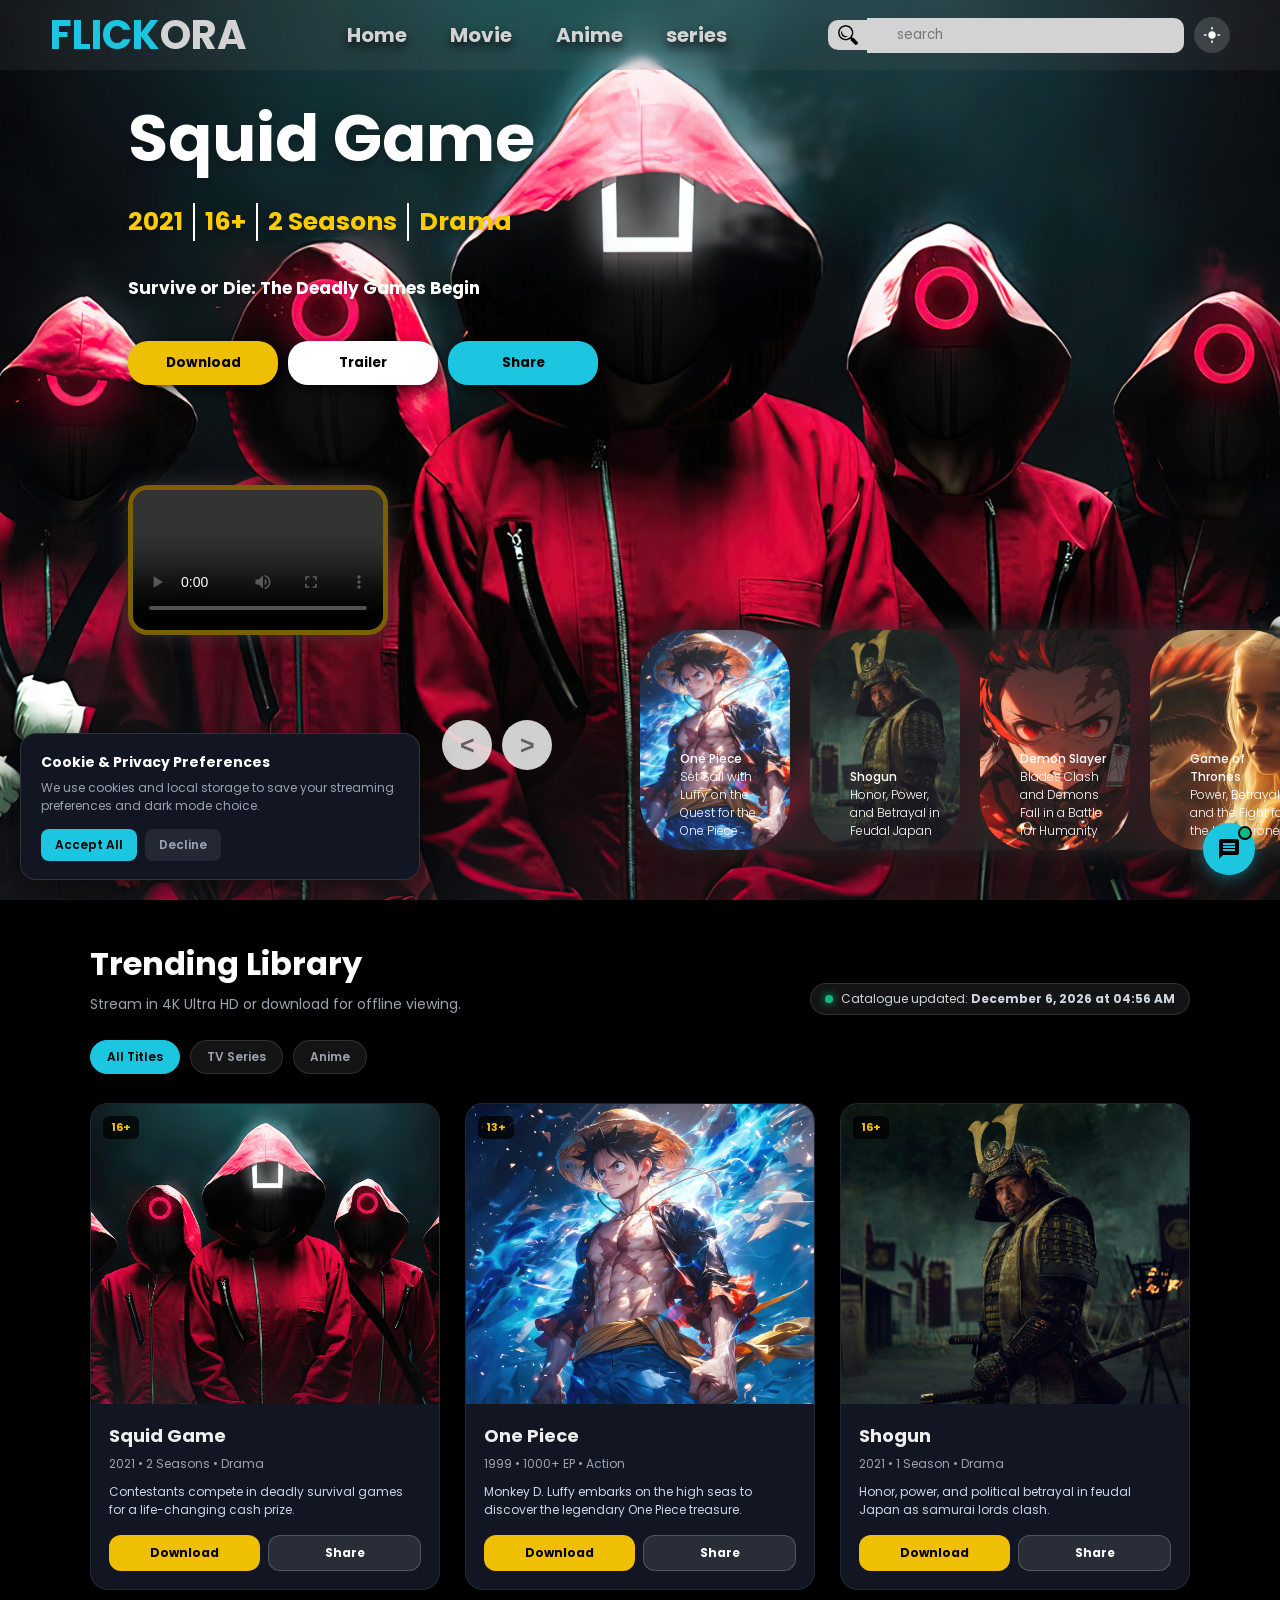
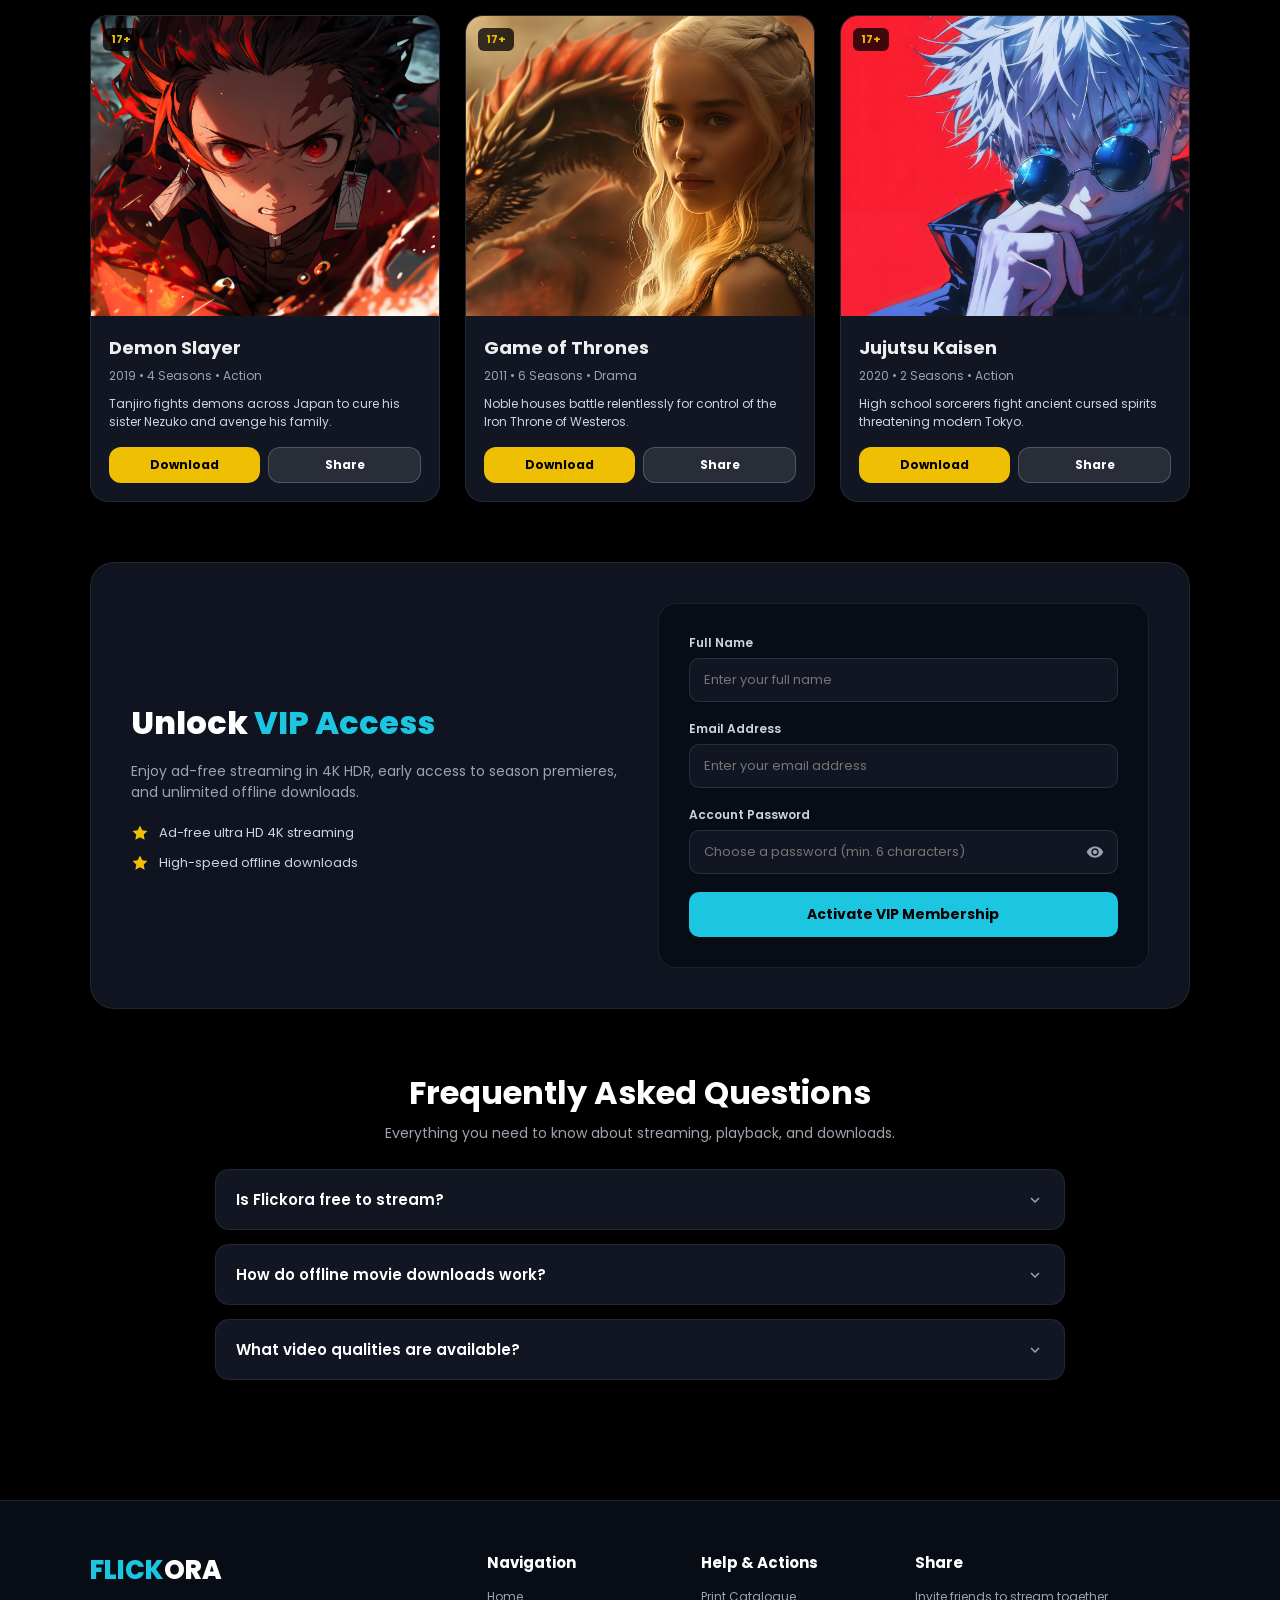
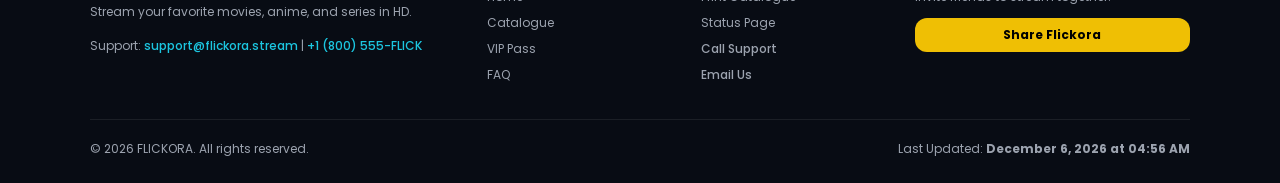
==== commit bf8152cf: "docs(html): annotate social media link anchors with aria-label descriptions" ====
--- a/index.html
+++ b/index.html
@@ -654,3 +654,13 @@
 <!-- Component: FAQ Accordion Items -->
 
 <!-- Component: Footer Navigation Columns -->
+
+<!-- Component: Accessible Skip Link Anchor -->
+
+<!-- Component: Image Alt Text & ARIA Labels Specification -->
+
+<!-- Component: Video Trailer Modal Player Container -->
+
+<!-- Component: Quick Contact Modal Fields -->
+
+<!-- Component: Accessible Social Links -->
--- a/style.css
+++ b/style.css
@@ -2129,3 +2129,19 @@
 /* Section Token: Print Media Stylesheet Specifications */
 
 /* Section Token: Accessibility Skip Navigation Focus Styles */
+
+/* Section Token: Dark Mode Color Variable Overrides */
+
+/* Section Token: Overflow Prevention & Root Box Model */
+
+/* Section Token: Focus-Visible Outlines for Keyboard Navigation */
+
+/* Section Token: Prefers-Reduced-Motion Accessibility Rules */
+
+/* Section Token: Backdrop Filter Fallbacks for Legacy Browsers */
+
+/* Section Token: High Contrast Input Border Definitions */
+
+/* Section Token: Smooth Scrolling & Scroll Padding Top */
+
+/* Section Token: Typography Scale & Letter Spacing Rules */
